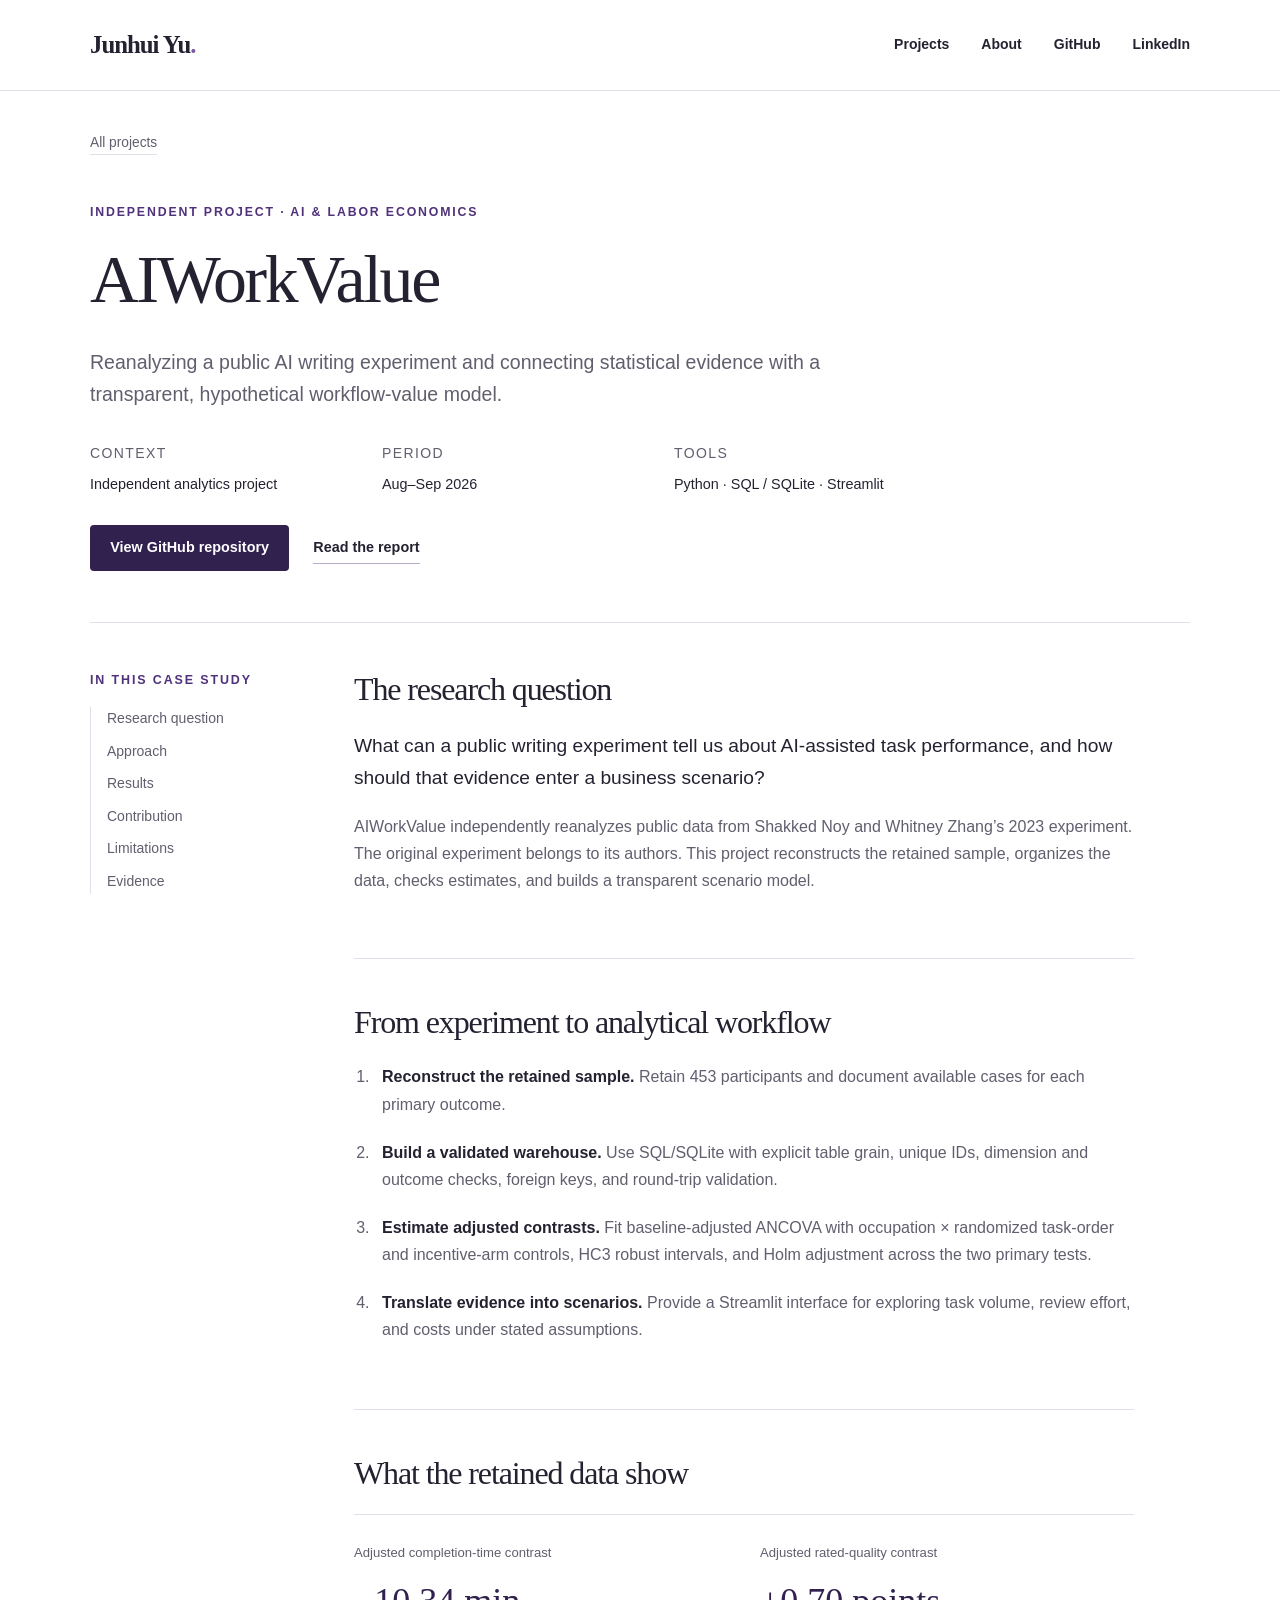
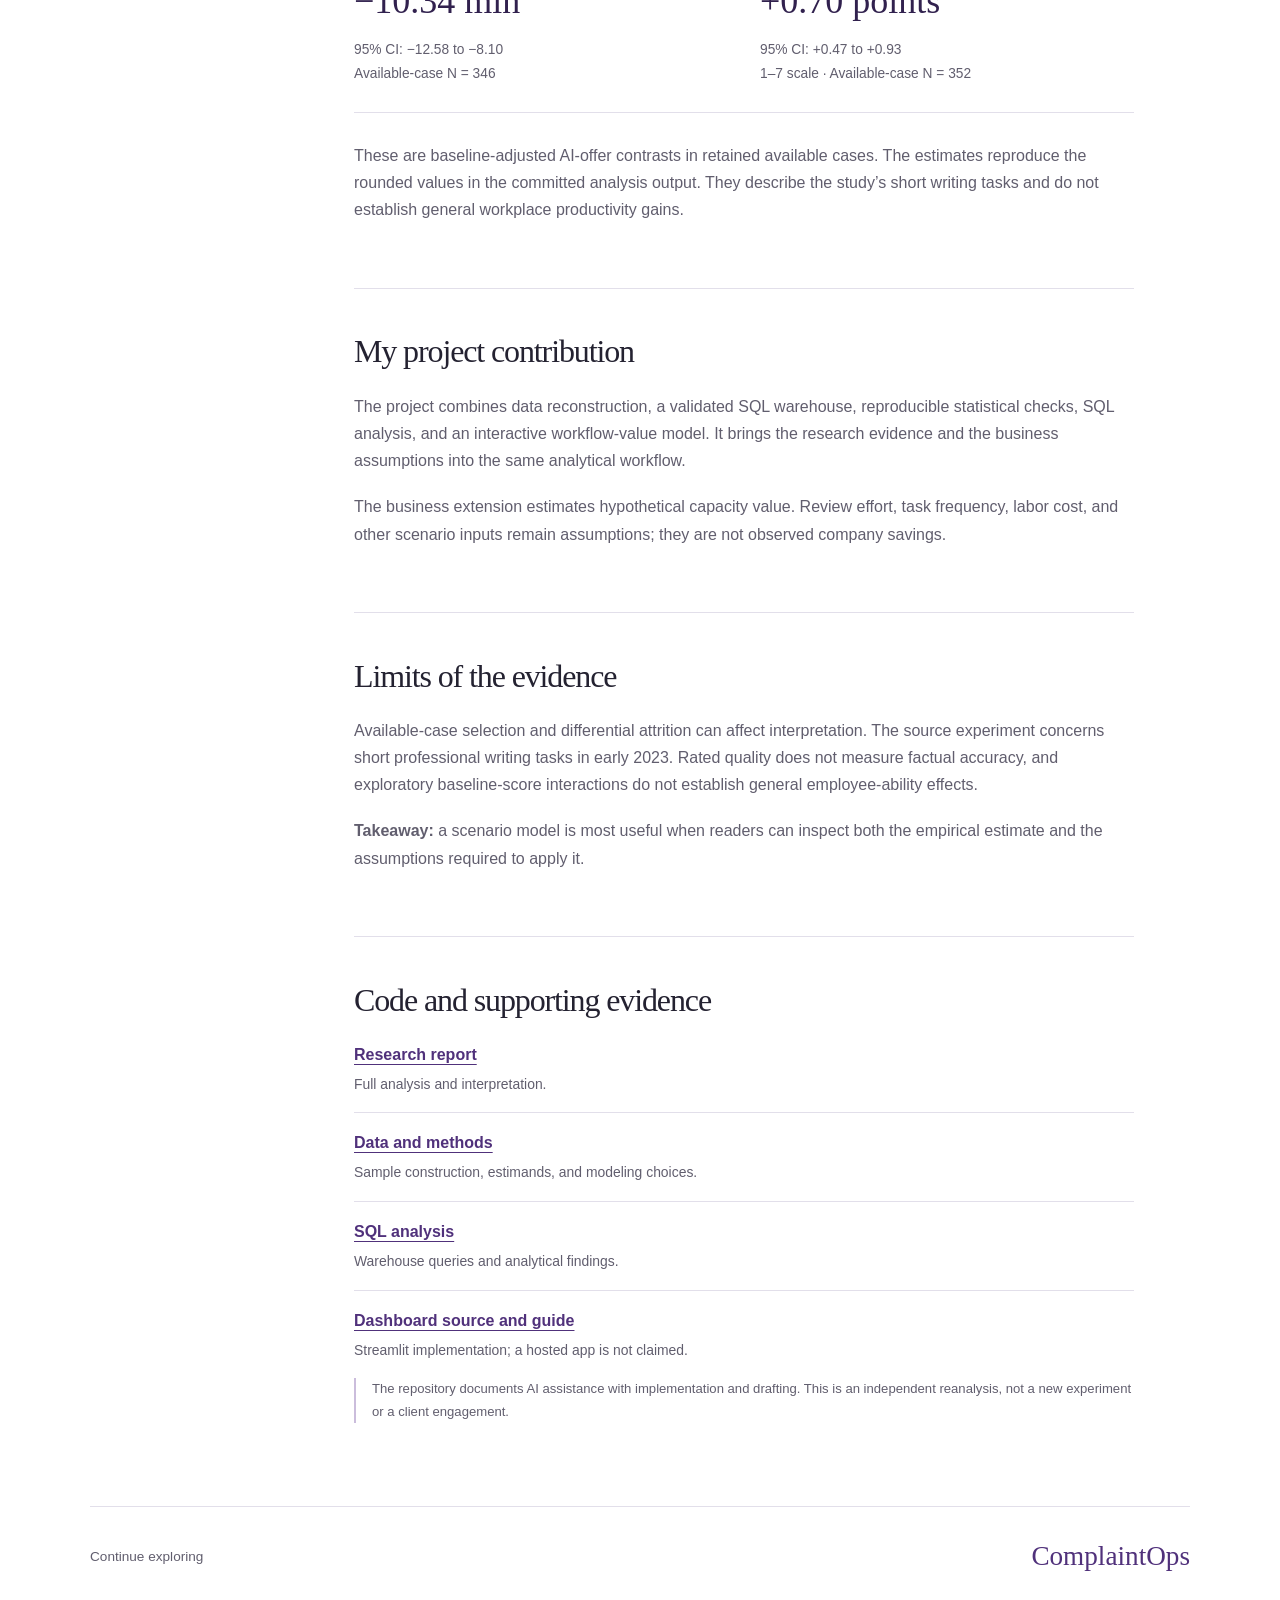
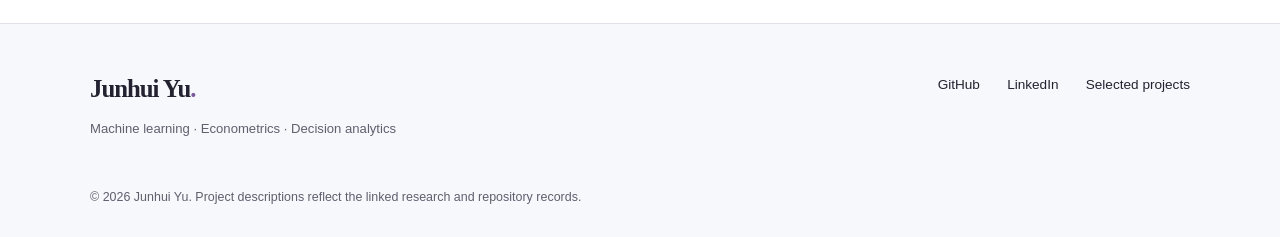
==== aiworkvalue.html @ fb5f219f "Publish Junhui Yu research and data science portfolio" ====
<!doctype html><html lang="en"><head><meta charset="utf-8"><meta name="viewport" content="width=device-width, initial-scale=1"><meta name="color-scheme" content="light"><meta name="description" content="Reanalyzing a public AI writing experiment and connecting statistical evidence with a transparent, hypothetical workflow-value model."><meta property="og:title" content="AIWorkValue | Junhui Yu"><meta property="og:description" content="Reanalyzing a public AI writing experiment and connecting statistical evidence with a transparent, hypothetical workflow-value model."><meta property="og:type" content="website"><meta name="theme-color" content="#31214e"><title>AIWorkValue | Junhui Yu</title><link rel="icon" href="favicon.svg" type="image/svg+xml"><link rel="stylesheet" href="styles.css"></head><body><a class="skip-link" href="#main">Skip to content</a><header class="site-header"><div class="shell header-inner"><a class="wordmark" href="index.html" aria-label="Junhui Yu home">Junhui Yu<span class="wordmark-dot">.</span></a><nav aria-label="Main navigation"><a href="index.html#projects">Projects</a><a href="index.html#about">About</a><a href="https://github.com/Simon-Yu-analytics" class="" target="_blank" rel="noopener noreferrer">GitHub<span class="sr-only"> (opens in a new tab)</span></a><a href="https://www.linkedin.com/in/simon-yu-014729362/" class="" target="_blank" rel="noopener noreferrer">LinkedIn<span class="sr-only"> (opens in a new tab)</span></a></nav></div></header><main id="main"><div class="shell"><a class="back-link" href="index.html#projects">All projects</a><section class="study-hero"><p class="eyebrow">Independent project · AI & labor economics</p><h1>AIWorkValue</h1><p class="study-summary">Reanalyzing a public AI writing experiment and connecting statistical evidence with a transparent, hypothetical workflow-value model.</p><dl class="project-meta"><div><dt>Context</dt><dd>Independent analytics project</dd></div><div><dt>Period</dt><dd>Aug–Sep 2026</dd></div><div><dt>Tools</dt><dd>Python · SQL / SQLite · Streamlit</dd></div></dl><div class="actions"><a href="https://github.com/Simon-Yu-analytics/AIWorkValue" class="button primary" target="_blank" rel="noopener noreferrer">View GitHub repository<span class="sr-only"> (opens in a new tab)</span></a><a href="https://github.com/Simon-Yu-analytics/AIWorkValue/blob/main/reports/AIWorkValue_Research_Report.pdf" class="text-link" target="_blank" rel="noopener noreferrer">Read the report<span class="sr-only"> (opens in a new tab)</span></a></div></section><div class="study-layout"><aside class="study-sidebar"><p class="eyebrow">In this case study</p><nav aria-label="Case study sections"><a href="#question">Research question</a><a href="#approach">Approach</a><a href="#results">Results</a><a href="#contribution">Contribution</a><a href="#limits">Limitations</a><a href="#evidence">Evidence</a></nav></aside><article class="study-content"><section class="study-section" id="question"><h2>The research question</h2><p class="lead">What can a public writing experiment tell us about AI-assisted task performance, and how should that evidence enter a business scenario?</p><p>AIWorkValue independently reanalyzes public data from Shakked Noy and Whitney Zhang’s 2023 experiment. The original experiment belongs to its authors. This project reconstructs the retained sample, organizes the data, checks estimates, and builds a transparent scenario model.</p></section><section class="study-section" id="approach"><h2>From experiment to analytical workflow</h2><ol class="method-list"><li><strong>Reconstruct the retained sample.</strong> Retain 453 participants and document available cases for each primary outcome.</li><li><strong>Build a validated warehouse.</strong> Use SQL/SQLite with explicit table grain, unique IDs, dimension and outcome checks, foreign keys, and round-trip validation.</li><li><strong>Estimate adjusted contrasts.</strong> Fit baseline-adjusted ANCOVA with occupation × randomized task-order and incentive-arm controls, HC3 robust intervals, and Holm adjustment across the two primary tests.</li><li><strong>Translate evidence into scenarios.</strong> Provide a Streamlit interface for exploring task volume, review effort, and costs under stated assumptions.</li></ol></section><section class="study-section" id="results"><h2>What the retained data show</h2><div class="result-pair"><div><span>Adjusted completion-time contrast</span><strong>−10.34 min</strong><p>95% CI: −12.58 to −8.10<br>Available-case N = 346</p></div><div><span>Adjusted rated-quality contrast</span><strong>+0.70 points</strong><p>95% CI: +0.47 to +0.93<br>1–7 scale · Available-case N = 352</p></div></div><p>These are baseline-adjusted AI-offer contrasts in retained available cases. The estimates reproduce the rounded values in the committed analysis output. They describe the study’s short writing tasks and do not establish general workplace productivity gains.</p></section><section class="study-section" id="contribution"><h2>My project contribution</h2><p>The project combines data reconstruction, a validated SQL warehouse, reproducible statistical checks, SQL analysis, and an interactive workflow-value model. It brings the research evidence and the business assumptions into the same analytical workflow.</p><p>The business extension estimates hypothetical capacity value. Review effort, task frequency, labor cost, and other scenario inputs remain assumptions; they are not observed company savings.</p></section><section class="study-section" id="limits"><h2>Limits of the evidence</h2><p>Available-case selection and differential attrition can affect interpretation. The source experiment concerns short professional writing tasks in early 2023. Rated quality does not measure factual accuracy, and exploratory baseline-score interactions do not establish general employee-ability effects.</p><p><strong>Takeaway:</strong> a scenario model is most useful when readers can inspect both the empirical estimate and the assumptions required to apply it.</p></section><section class="study-section" id="evidence"><h2>Code and supporting evidence</h2><ul class="resource-list"><li><a href="https://github.com/Simon-Yu-analytics/AIWorkValue/blob/main/reports/AIWorkValue_Research_Report.pdf" class="" target="_blank" rel="noopener noreferrer">Research report<span class="sr-only"> (opens in a new tab)</span></a><span>Full analysis and interpretation.</span></li><li><a href="https://github.com/Simon-Yu-analytics/AIWorkValue/blob/main/docs/DATA_AND_METHODS.md" class="" target="_blank" rel="noopener noreferrer">Data and methods<span class="sr-only"> (opens in a new tab)</span></a><span>Sample construction, estimands, and modeling choices.</span></li><li><a href="https://github.com/Simon-Yu-analytics/AIWorkValue/blob/main/reports/SQL_Analysis.md" class="" target="_blank" rel="noopener noreferrer">SQL analysis<span class="sr-only"> (opens in a new tab)</span></a><span>Warehouse queries and analytical findings.</span></li><li><a href="https://github.com/Simon-Yu-analytics/AIWorkValue/tree/main/dashboard" class="" target="_blank" rel="noopener noreferrer">Dashboard source and guide<span class="sr-only"> (opens in a new tab)</span></a><span>Streamlit implementation; a hosted app is not claimed.</span></li></ul><p class="source-note">The repository documents AI assistance with implementation and drafting. This is an independent reanalysis, not a new experiment or a client engagement.</p></section></article></div><div class="next-project"><span>Continue exploring</span><a href="complaintops.html">ComplaintOps</a></div></div></main><footer class="site-footer"><div class="shell footer-inner"><div><a class="wordmark" href="index.html">Junhui Yu<span class="wordmark-dot">.</span></a><p>Machine learning · Econometrics · Decision analytics</p></div><div class="footer-links"><a href="https://github.com/Simon-Yu-analytics" class="" target="_blank" rel="noopener noreferrer">GitHub<span class="sr-only"> (opens in a new tab)</span></a><a href="https://www.linkedin.com/in/simon-yu-014729362/" class="" target="_blank" rel="noopener noreferrer">LinkedIn<span class="sr-only"> (opens in a new tab)</span></a><a href="index.html#projects">Selected projects</a></div></div><div class="shell footer-note">© 2026 Junhui Yu. Project descriptions reflect the linked research and repository records.</div></footer></body></html>
---- styles.css ----
:root{--ink:#242231;--muted:#615e6e;--accent:#50317b;--accent-dark:#31214e;--pale:#f2eef8;--line:#e2dfea;--paper:#fff;--soft:#f7f8fb;--serif:Georgia,'Times New Roman',serif;--sans:-apple-system,BlinkMacSystemFont,'Segoe UI',Arial,sans-serif}*{box-sizing:border-box}html{scroll-behavior:smooth;scroll-padding-top:7rem}body{margin:0;background:var(--paper);color:var(--ink);font-family:var(--sans);font-size:1rem;line-height:1.7;-webkit-font-smoothing:antialiased}a{color:inherit;text-decoration:none}a:hover{color:var(--accent)}a:focus-visible{outline:3px solid #8c6ab5;outline-offset:5px;border-radius:2px}p{margin:0 0 1.2rem}h1,h2,h3{margin:0;font-weight:400;line-height:1.15}h1,h2{font-family:var(--serif);letter-spacing:-.035em}h3{letter-spacing:-.025em}strong{font-weight:650}::selection{background:#e4d9f5}.shell{max-width:1180px;margin:0 auto;padding-left:2.5rem;padding-right:2.5rem}.sr-only{position:absolute;width:1px;height:1px;padding:0;margin:-1px;overflow:hidden;clip:rect(0,0,0,0);white-space:nowrap;border:0}.skip-link{position:fixed;left:1rem;top:-5rem;z-index:100;padding:.65rem 1rem;background:var(--accent-dark);color:white}.skip-link:focus{top:1rem}.site-header{border-bottom:1px solid var(--line);background:rgba(255,255,255,.97);position:sticky;top:0;z-index:10}.header-inner{min-height:90px;display:flex;align-items:center;justify-content:space-between;gap:2rem}.wordmark{font-family:var(--serif);font-size:1.55rem;font-weight:700;letter-spacing:-.04em;white-space:nowrap}.wordmark-dot{color:#795a9d}.header-inner nav{display:flex;align-items:center;gap:2rem;font-size:.9rem;font-weight:550}.header-inner nav a:hover{text-decoration:underline;text-underline-offset:6px}.hero{display:grid;grid-template-columns:1.35fr 1fr;gap:6rem;padding-top:6.7rem;padding-bottom:6.8rem;align-items:center}.eyebrow{font-size:.77rem;letter-spacing:.15em;line-height:1.6;text-transform:uppercase;font-weight:650;color:var(--accent);margin-bottom:1.1rem}.hero h1{font-size:clamp(3.8rem,6.7vw,5.4rem);margin-bottom:1.25rem}.hero-statement{font-family:var(--serif);font-size:1.85rem;line-height:1.35;letter-spacing:-.025em;margin-bottom:1.3rem}.hero-description{max-width:440px;color:var(--muted);font-size:1.05rem}.actions{display:flex;align-items:center;gap:1.5rem;flex-wrap:wrap;margin-top:1.8rem}.button{display:inline-flex;align-items:center;justify-content:center;min-height:46px;padding:.7rem 1.2rem;font-size:.9rem;font-weight:600;border:1px solid transparent;border-radius:4px;line-height:1.5;transition:background .15s}.button.primary{background:var(--accent-dark);color:white}.button.primary:hover{background:#523574}.text-link{font-size:.9rem;font-weight:600;border-bottom:1px solid #b9accb;padding:.2rem 0}.hero-index{border-top:2px solid var(--accent-dark);padding-top:1.1rem}.index-heading{display:flex;justify-content:space-between;gap:1rem;color:var(--muted);font-size:.77rem;text-transform:uppercase;letter-spacing:.1em;padding-bottom:.6rem}.hero-index>a{display:block;border-bottom:1px solid var(--line);padding:1.25rem 0}.hero-index>a span{display:block;text-transform:uppercase;font-size:.71rem;letter-spacing:.12em;color:var(--accent);margin-bottom:.25rem}.hero-index>a strong{display:block;font-family:var(--serif);font-size:1.35rem;font-weight:400;line-height:1.4}.hero-index>a small{font-size:.86rem;color:var(--muted)}.projects-section{background:var(--soft);padding:5rem 0 5.5rem;border-top:1px solid #eeedf3;border-bottom:1px solid #eeedf3}.section-heading{display:flex;justify-content:space-between;gap:3rem;align-items:flex-end;margin-bottom:2.5rem}.section-heading h2,.about-section h2{font-size:2.65rem;line-height:1.18}.section-heading>p{font-size:.94rem;color:var(--muted);margin-bottom:.2rem}.featured-project{display:grid;grid-template-columns:1fr 1fr;background:white;border:1px solid var(--line);border-radius:7px;overflow:hidden;margin-bottom:1.8rem}.featured-copy{padding:2.7rem}.featured-copy h3{font-family:var(--serif);font-size:2.85rem;line-height:1.1;margin-bottom:1.4rem}.featured-copy>p:not(.eyebrow){font-size:1rem;color:var(--muted)}.featured-copy .actions{gap:1.2rem}.tags{display:flex;flex-wrap:wrap;gap:.4rem;margin-top:1.2rem}.tags span{font-size:.76rem;line-height:1.5;color:var(--muted);border:1px solid var(--line);padding:.22rem .55rem;border-radius:3px}.featured-evidence{background:var(--accent-dark);color:white;padding:2.7rem;display:flex;flex-direction:column;justify-content:center}.evidence-label{font-size:.75rem;letter-spacing:.13em;text-transform:uppercase;color:#d1c3e3;margin-bottom:.4rem}.big-score{font-family:var(--serif);font-size:4.1rem;line-height:1.2;font-variant-numeric:tabular-nums;letter-spacing:-.035em}.score-change{color:#dfd5eb;font-size:.9rem;margin-top:.45rem;margin-bottom:2rem}.score-change strong{color:white}.score-chart{width:100%;margin:1rem 0 1.2rem;font-variant-numeric:tabular-nums}.chart-top{display:flex;justify-content:space-between;gap:1rem;font-size:.75rem;line-height:1.5;color:var(--muted);margin-bottom:1rem}.bar-row{display:grid;grid-template-columns:1.6rem minmax(0,1fr) 4.2rem;align-items:center;gap:.65rem;font-size:.85rem;margin:.85rem 0}.bar-track{background:#eeebf3;overflow:hidden;height:12px;border-radius:2px}.bar{height:100%;background:#bfb3d1;border-radius:2px}.bar-row strong{font-weight:500;text-align:right}.bar-row.best .bar{background:#6d4996}.bar-row.best strong{font-weight:750}.chart-axis{display:flex;justify-content:space-between;font-size:.7rem;color:var(--muted);margin:0 4.85rem 0 2.25rem;border-top:1px solid var(--line);padding-top:.3rem}.featured-evidence .chart-top,.featured-evidence .chart-axis{color:#d3c7e3}.featured-evidence .bar-track{background:#4c3866}.featured-evidence .bar{background:#8d77a9}.featured-evidence .best .bar{background:#e4d8f7}.featured-evidence .chart-axis{border-color:#6b557e}.chart-note{font-size:.76rem;color:#d3c7e3;line-height:1.6;margin:0;max-width:320px}.project-grid{display:grid;grid-template-columns:repeat(3,minmax(0,1fr));gap:1.4rem}.project-card{background:white;border:1px solid var(--line);border-radius:6px;padding:1.9rem;display:flex;flex-direction:column}.card-category{font-size:.71rem;line-height:1.6;text-transform:uppercase;letter-spacing:.09em;color:var(--accent);margin-bottom:1.2rem}.project-card h3{font-family:var(--serif);font-size:1.75rem;line-height:1.18;min-height:4.15rem;margin-bottom:1rem}.project-card>p{font-size:.92rem;color:var(--muted);line-height:1.75;margin-bottom:1.5rem}.card-evidence{border-top:1px solid var(--line);padding-top:1.1rem;margin-top:auto}.card-evidence strong{font-size:.98rem;display:block}.card-evidence span{font-size:.78rem;color:var(--muted);line-height:1.5;display:block;margin-top:.3rem}.project-card .tags{margin-top:1rem}.case-link{font-size:.88rem;font-weight:650;border-top:1px solid var(--line);margin-top:1.6rem;padding-top:1.15rem}.case-link:hover{text-decoration:underline;text-underline-offset:4px}.about-section{display:grid;grid-template-columns:1fr 1.6fr;gap:6rem;padding-top:5.5rem;padding-bottom:6rem}.about-copy{color:var(--muted)}.lead{font-size:1.2rem;line-height:1.65;color:var(--ink)}.skills{display:grid;grid-template-columns:1fr 1fr;gap:2rem;margin-top:2rem;border-top:1px solid var(--line);padding-top:1.7rem}.skills h3{font-size:.95rem;font-weight:650;letter-spacing:0;color:var(--ink);margin-bottom:.65rem}.skills p{font-size:.89rem;margin-bottom:0}.site-footer{background:var(--soft);border-top:1px solid var(--line);padding:2.8rem 0 1.8rem}.footer-inner{display:flex;justify-content:space-between;gap:2rem}.footer-inner p{font-size:.82rem;color:var(--muted);margin-top:.5rem}.footer-links{display:flex;gap:1.7rem;align-items:flex-start;font-size:.85rem;padding-top:.3rem}.footer-links a:hover{text-decoration:underline}.footer-note{font-size:.73rem;color:var(--muted);margin-top:1.7rem}.back-link{display:inline-block;font-size:.86rem;color:var(--muted);border-bottom:1px solid var(--line);margin-top:2.5rem}.study-hero{padding:3rem 0 3.2rem;border-bottom:1px solid var(--line)}.study-hero h1{font-size:clamp(2.8rem,5.3vw,4.3rem);max-width:920px}.study-summary{font-size:1.22rem;color:var(--muted);max-width:800px;margin-top:1.7rem;margin-bottom:2rem;line-height:1.65}.project-meta{display:grid;grid-template-columns:1fr 1fr 1.6fr;gap:2rem;max-width:1000px;margin:0;padding:0}.project-meta dt{font-size:.71rem;letter-spacing:.1em;text-transform:uppercase;color:var(--muted);margin-bottom:.35rem}.project-meta dd{margin:0;font-size:.9rem}.study-layout{display:grid;grid-template-columns:200px minmax(0,1fr);gap:4rem;padding-top:3rem;padding-bottom:4rem}.study-sidebar{align-self:start;position:sticky;top:125px}.study-sidebar .eyebrow{font-size:.68rem;margin-bottom:1rem}.study-sidebar nav{display:flex;flex-direction:column;gap:.55rem;border-left:1px solid var(--line);padding-left:1rem;font-size:.85rem;color:var(--muted)}.study-sidebar a:hover{color:var(--accent);text-decoration:underline}.study-content{min-width:0;max-width:780px}.study-section{padding-bottom:2.8rem;margin-bottom:2.8rem;border-bottom:1px solid var(--line);scroll-margin-top:7rem}.study-section:last-child{border-bottom:0;margin-bottom:0;padding-bottom:0}.study-section h2{font-family:var(--serif);font-size:2rem;margin-bottom:1.4rem}.study-section p{color:var(--muted)}.study-section p.lead{color:var(--ink)}.stat-grid{display:grid;grid-template-columns:repeat(3,minmax(0,1fr));gap:1.5rem;margin:1.7rem 0 2rem;padding:1.5rem 0;border-top:1px solid var(--line);border-bottom:1px solid var(--line)}.stat-grid.two{grid-template-columns:repeat(2,minmax(0,1fr))}.stat-grid strong{display:block;font-family:var(--serif);font-size:1.9rem;font-weight:400;color:var(--accent-dark);line-height:1.3}.stat-grid span{display:block;font-size:.79rem;line-height:1.5;color:var(--muted);margin-top:.4rem}.method-list{padding-left:1.25rem;color:var(--muted)}.method-list li{padding-left:.5rem;margin-bottom:1.3rem}.method-list strong{color:var(--ink)}.source-note{font-size:.82rem;line-height:1.7;border-left:2px solid #cbbddc;padding-left:1rem}.resource-list{list-style:none;padding:0;margin:0}.resource-list li{padding:1rem 0;border-bottom:1px solid var(--line)}.resource-list li:first-child{padding-top:0}.resource-list li:last-child{border-bottom:0}.resource-list a{font-weight:600;color:var(--accent);text-decoration:underline;text-underline-offset:4px}.resource-list span{display:block;color:var(--muted);font-size:.87rem;margin-top:.3rem}.result-pair{display:grid;grid-template-columns:1fr 1fr;gap:2rem;padding:1.7rem 0;margin:1rem 0 1.8rem;border-top:1px solid var(--line);border-bottom:1px solid var(--line)}.result-pair span{font-size:.82rem;color:var(--muted);display:block}.result-pair strong{font-family:var(--serif);font-size:2.25rem;display:block;color:var(--accent-dark);font-weight:400;margin:.4rem 0}.result-pair p{font-size:.86rem;margin-bottom:0}.workflow{display:grid;grid-template-columns:repeat(4,minmax(0,1fr));gap:1px;background:var(--line);border:1px solid var(--line);border-radius:4px;overflow:hidden;margin:1.5rem 0 2rem}.workflow span{padding:1rem .7rem;background:var(--pale);font-size:.78rem;font-weight:600;text-align:center;line-height:1.5;color:var(--accent-dark)}.record-list{margin:0}.record-list div{display:grid;grid-template-columns:140px 1fr;gap:1.5rem;border-bottom:1px solid var(--line);padding:.8rem 0;font-size:.9rem}.record-list dt{color:var(--muted)}.record-list dd{margin:0}.next-project{padding:2rem 0 3rem;border-top:1px solid var(--line);display:flex;align-items:center;justify-content:space-between;gap:2rem}.next-project span{color:var(--muted);font-size:.85rem}.next-project>a{font-family:var(--serif);font-size:1.7rem;line-height:1.3;color:var(--accent)}
@media(min-width:1450px){.hero{padding-top:7.5rem;padding-bottom:7.5rem}}@media(max-width:1000px){.hero{gap:3rem}.hero-statement{font-size:1.6rem}.featured-copy,.featured-evidence{padding:2rem}.project-card{padding:1.4rem}.project-grid{gap:1rem}.project-card h3{font-size:1.5rem}.about-section{gap:3rem}.study-layout{gap:2.5rem;grid-template-columns:160px minmax(0,1fr)}.section-heading h2,.about-section h2{font-size:2.3rem}.section-heading>p{max-width:250px}.desktop-break{display:none}}
@media(max-width:760px){html{scroll-padding-top:8rem}.shell{padding-left:1.4rem;padding-right:1.4rem}.header-inner{min-height:95px;gap:.7rem;flex-wrap:wrap;justify-content:flex-start;padding-top:.85rem;padding-bottom:.85rem}.wordmark{font-size:1.4rem}.header-inner nav{margin-left:auto;gap:1rem;font-size:.8rem}.hero{grid-template-columns:1fr;gap:3rem;padding-top:3.5rem;padding-bottom:3.5rem}.hero h1{font-size:4.1rem}.hero-statement{font-size:1.7rem;max-width:400px}.hero-description{font-size:1rem}.hero-index{max-width:none}.hero-index>a{padding:.9rem 0}.hero-index>a strong{font-size:1.2rem}.hero-index>a small{font-size:.82rem}.projects-section{padding:3.3rem 0}.section-heading{display:block;margin-bottom:2rem}.section-heading>p{max-width:none;margin-top:1.2rem}.section-heading h2,.about-section h2{font-size:2.2rem}.featured-project{grid-template-columns:1fr}.featured-copy{padding:1.8rem}.featured-copy h3{font-size:2.5rem}.featured-evidence{padding:1.8rem}.big-score{font-size:3.6rem}.featured-evidence .score-chart{max-width:480px}.project-grid{grid-template-columns:1fr}.project-card{padding:1.8rem}.project-card h3{font-size:1.8rem;min-height:0}.project-card>p{font-size:1rem}.card-category{font-size:.75rem}.card-evidence span{font-size:.82rem}.case-link{font-size:.95rem}.about-section{grid-template-columns:1fr;gap:1.8rem;padding-top:3.5rem;padding-bottom:3.8rem}.about-section h2 br{display:none}.skills{gap:1.5rem}.footer-inner{flex-direction:column;gap:1rem}.footer-links{flex-wrap:wrap;gap:1.3rem}.footer-note{margin-top:2rem}.study-hero{padding:2rem 0 2.5rem}.study-hero h1{font-size:2.9rem}.study-summary{font-size:1.1rem}.project-meta{grid-template-columns:1fr 1fr;gap:1.1rem 1.5rem}.project-meta>div:last-child{grid-column:1/-1}.study-layout{display:block;padding-top:2rem;padding-bottom:2.5rem}.study-sidebar{position:static;border-bottom:1px solid var(--line);padding-bottom:1.5rem;margin-bottom:2.2rem}.study-sidebar nav{flex-direction:row;flex-wrap:wrap;gap:.6rem 1.1rem;border:0;padding:0;font-size:.85rem}.study-section{margin-bottom:2.2rem;padding-bottom:2.2rem}.study-section h2{font-size:1.9rem}.study-section{scroll-margin-top:8rem}.stat-grid{gap:1rem}.stat-grid strong{font-size:1.5rem}.stat-grid span{font-size:.77rem}.result-pair{gap:1.5rem}.result-pair strong{font-size:1.9rem}.workflow{grid-template-columns:1fr 1fr}.next-project{display:block}.next-project span{display:block;margin-bottom:.6rem}.next-project>a{font-size:1.55rem}.back-link{margin-top:1.7rem}}
@media(max-width:420px){.header-inner{display:block}.header-inner nav{margin-top:.6rem;justify-content:space-between;gap:.5rem}.hero h1{font-size:3.6rem}.actions{gap:1rem}.button{padding:.65rem 1rem}.featured-copy,.featured-evidence,.project-card{padding:1.4rem}.section-heading h2{font-size:2rem}.skills,.result-pair{grid-template-columns:1fr}.stat-grid{gap:.65rem}.stat-grid strong{font-size:1.35rem}.stat-grid span{font-size:.75rem}.study-hero h1{font-size:2.55rem}.chart-top{font-size:.7rem;gap:.5rem}.record-list div{grid-template-columns:105px 1fr;gap:1rem}.bar-row{grid-template-columns:1.4rem minmax(0,1fr) 4rem;gap:.5rem}.chart-axis{margin-left:1.9rem;margin-right:4.5rem}}
@media(prefers-reduced-motion:reduce){html{scroll-behavior:auto}*{transition:none!important}}@media print{.site-header,.site-footer,.study-sidebar,.actions,.next-project,.back-link{display:none}.shell{max-width:none;padding:0}.study-layout{display:block}.study-hero{padding:1rem 0}.study-content{max-width:none}a{color:inherit}.study-section{break-inside:avoid}.hero{padding:1rem 0}.project-grid{grid-template-columns:1fr}.featured-project{break-inside:avoid}.projects-section{background:white}.featured-evidence{background:#f2eef8;color:#242231}.featured-evidence .chart-note,.featured-evidence .chart-top,.featured-evidence .chart-axis{color:#615e6e}}

/* Readable labels and narrow-screen statistics. */
.header-inner nav,.study-sidebar nav,.index-heading,.hero-index>a span,.card-category,.project-meta dt{font-size:.875rem}.project-card>p,.skills p{font-size:1rem}.study-sidebar .eyebrow,.footer-note,.chart-axis,.chart-top{font-size:.78rem}.tags span,.evidence-label,.card-evidence span,.stat-grid span,.chart-note{font-size:.875rem}.bar-row{font-size:.9rem}@media(max-width:420px){.header-inner nav{font-size:.875rem}.stat-grid{grid-template-columns:1fr;gap:1.2rem}.stat-grid.two{grid-template-columns:1fr 1fr}.stat-grid strong{font-size:1.65rem}.stat-grid span{font-size:.875rem}.card-category{font-size:.875rem}.chart-top{font-size:.75rem}.header-inner{min-height:104px}.study-section{scroll-margin-top:8rem}}
.study-section{scroll-margin-top:1rem}
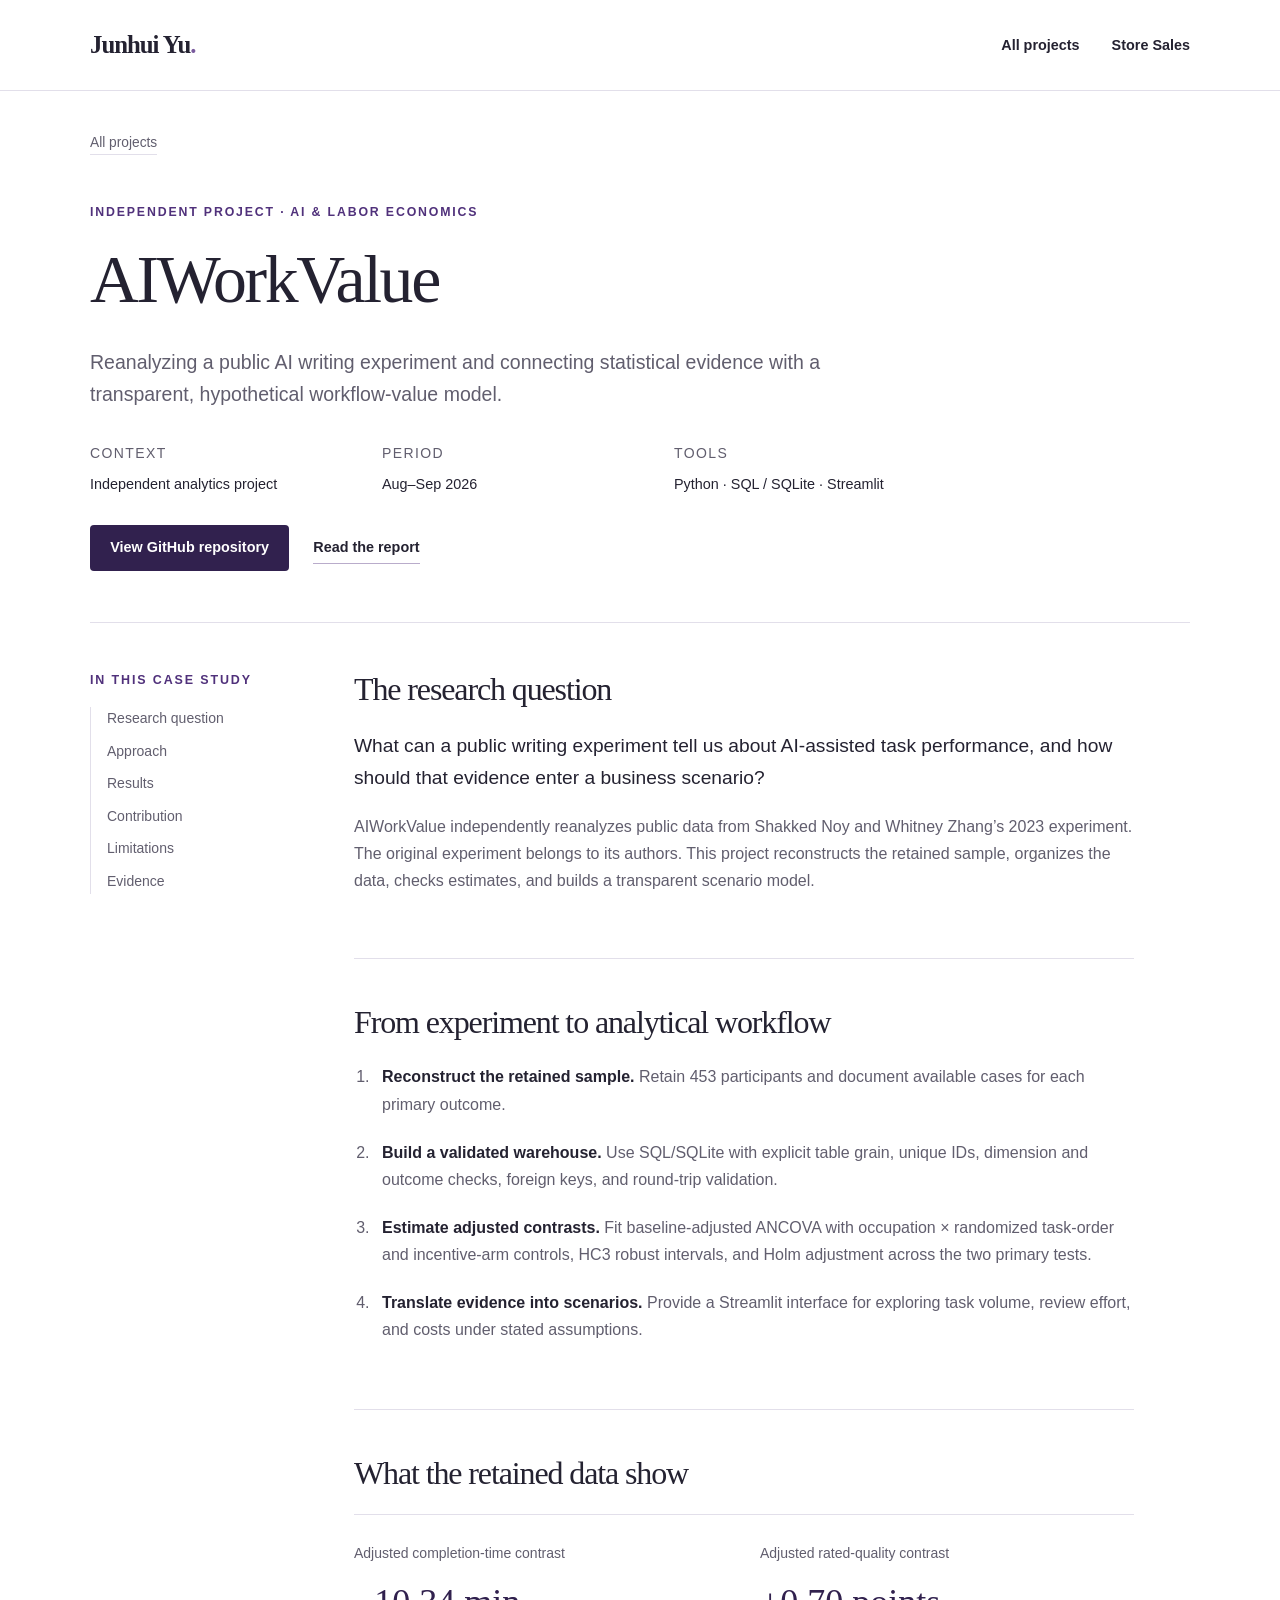
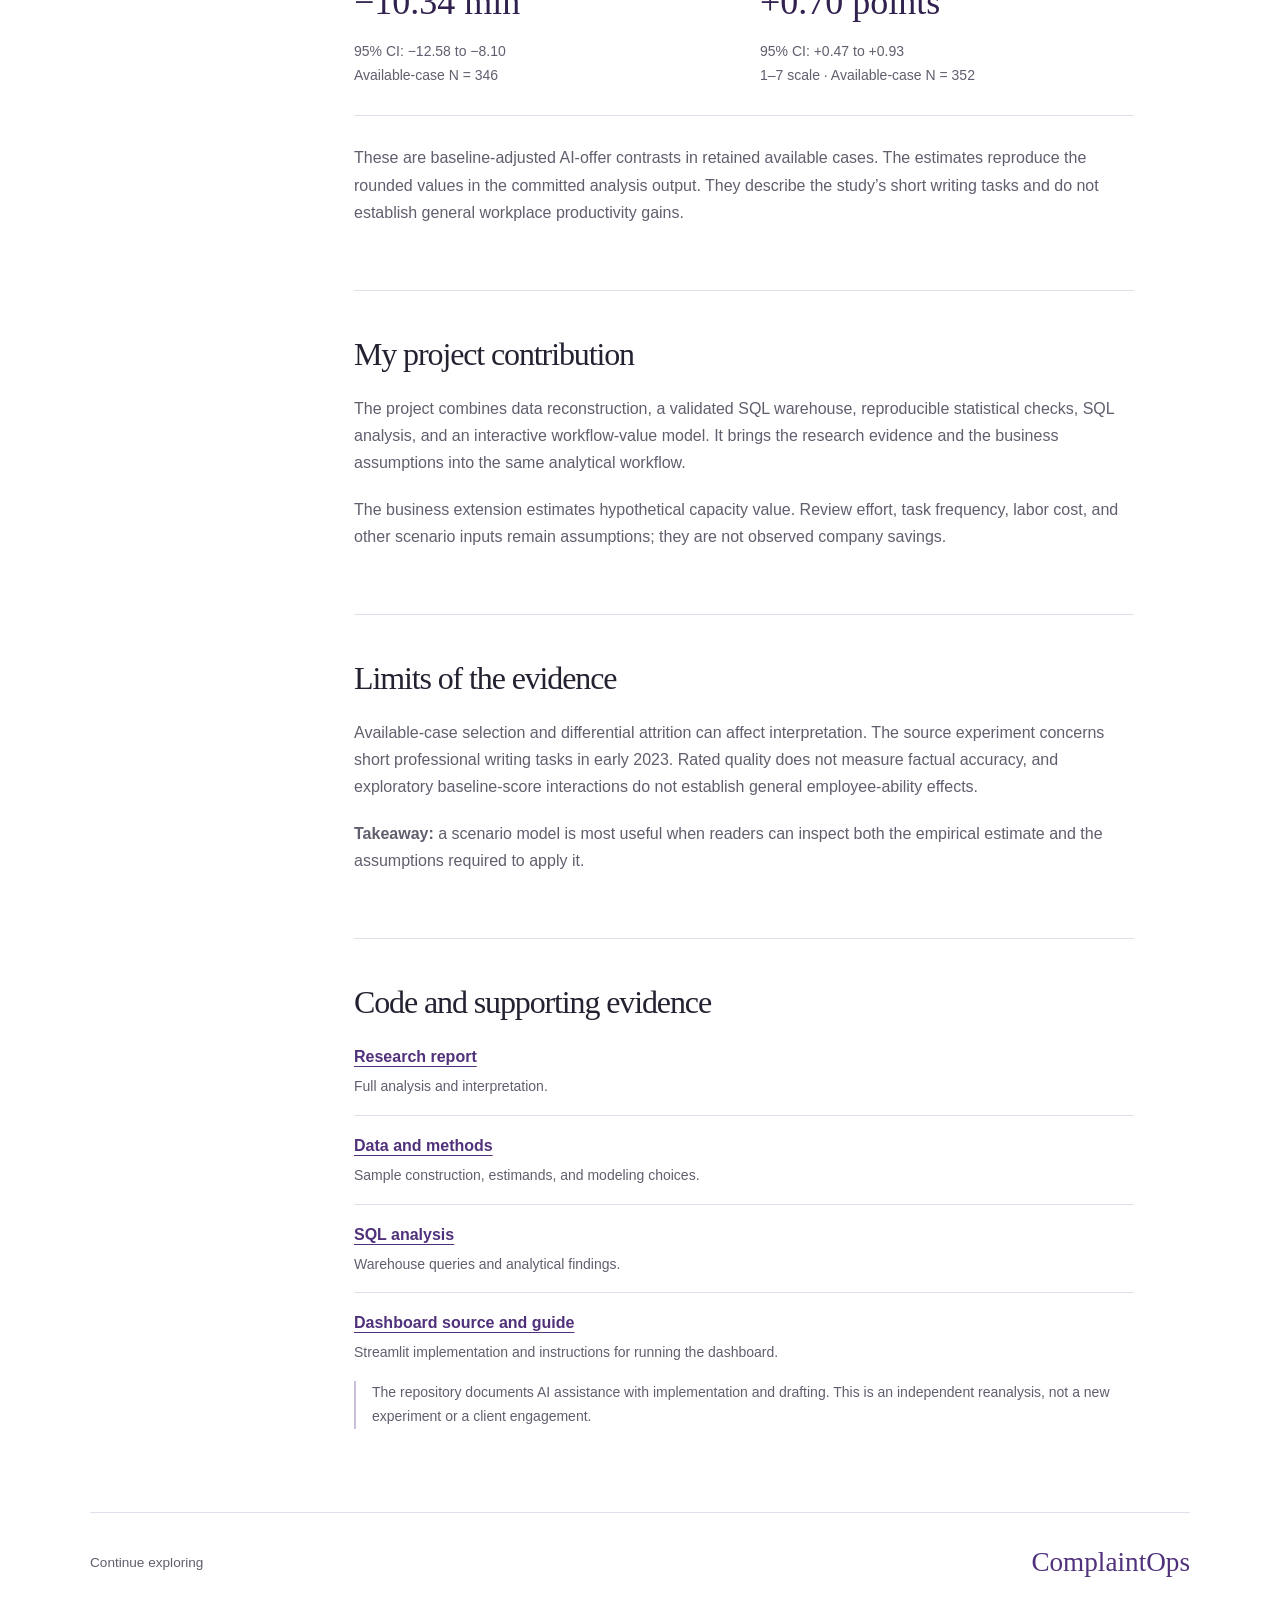
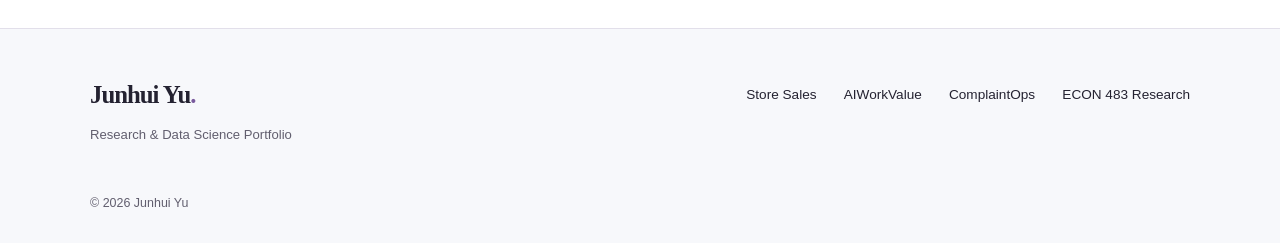
==== commit e4d36fc6: "Focus portfolio on project work and refine presentation" ====
--- a/aiworkvalue.html
+++ b/aiworkvalue.html
@@ -1 +1 @@
-<!doctype html><html lang="en"><head><meta charset="utf-8"><meta name="viewport" content="width=device-width, initial-scale=1"><meta name="color-scheme" content="light"><meta name="description" content="Reanalyzing a public AI writing experiment and connecting statistical evidence with a transparent, hypothetical workflow-value model."><meta property="og:title" content="AIWorkValue | Junhui Yu"><meta property="og:description" content="Reanalyzing a public AI writing experiment and connecting statistical evidence with a transparent, hypothetical workflow-value model."><meta property="og:type" content="website"><meta name="theme-color" content="#31214e"><title>AIWorkValue | Junhui Yu</title><link rel="icon" href="favicon.svg" type="image/svg+xml"><link rel="stylesheet" href="styles.css"></head><body><a class="skip-link" href="#main">Skip to content</a><header class="site-header"><div class="shell header-inner"><a class="wordmark" href="index.html" aria-label="Junhui Yu home">Junhui Yu<span class="wordmark-dot">.</span></a><nav aria-label="Main navigation"><a href="index.html#projects">Projects</a><a href="index.html#about">About</a><a href="https://github.com/Simon-Yu-analytics" class="" target="_blank" rel="noopener noreferrer">GitHub<span class="sr-only"> (opens in a new tab)</span></a><a href="https://www.linkedin.com/in/simon-yu-014729362/" class="" target="_blank" rel="noopener noreferrer">LinkedIn<span class="sr-only"> (opens in a new tab)</span></a></nav></div></header><main id="main"><div class="shell"><a class="back-link" href="index.html#projects">All projects</a><section class="study-hero"><p class="eyebrow">Independent project · AI & labor economics</p><h1>AIWorkValue</h1><p class="study-summary">Reanalyzing a public AI writing experiment and connecting statistical evidence with a transparent, hypothetical workflow-value model.</p><dl class="project-meta"><div><dt>Context</dt><dd>Independent analytics project</dd></div><div><dt>Period</dt><dd>Aug–Sep 2026</dd></div><div><dt>Tools</dt><dd>Python · SQL / SQLite · Streamlit</dd></div></dl><div class="actions"><a href="https://github.com/Simon-Yu-analytics/AIWorkValue" class="button primary" target="_blank" rel="noopener noreferrer">View GitHub repository<span class="sr-only"> (opens in a new tab)</span></a><a href="https://github.com/Simon-Yu-analytics/AIWorkValue/blob/main/reports/AIWorkValue_Research_Report.pdf" class="text-link" target="_blank" rel="noopener noreferrer">Read the report<span class="sr-only"> (opens in a new tab)</span></a></div></section><div class="study-layout"><aside class="study-sidebar"><p class="eyebrow">In this case study</p><nav aria-label="Case study sections"><a href="#question">Research question</a><a href="#approach">Approach</a><a href="#results">Results</a><a href="#contribution">Contribution</a><a href="#limits">Limitations</a><a href="#evidence">Evidence</a></nav></aside><article class="study-content"><section class="study-section" id="question"><h2>The research question</h2><p class="lead">What can a public writing experiment tell us about AI-assisted task performance, and how should that evidence enter a business scenario?</p><p>AIWorkValue independently reanalyzes public data from Shakked Noy and Whitney Zhang’s 2023 experiment. The original experiment belongs to its authors. This project reconstructs the retained sample, organizes the data, checks estimates, and builds a transparent scenario model.</p></section><section class="study-section" id="approach"><h2>From experiment to analytical workflow</h2><ol class="method-list"><li><strong>Reconstruct the retained sample.</strong> Retain 453 participants and document available cases for each primary outcome.</li><li><strong>Build a validated warehouse.</strong> Use SQL/SQLite with explicit table grain, unique IDs, dimension and outcome checks, foreign keys, and round-trip validation.</li><li><strong>Estimate adjusted contrasts.</strong> Fit baseline-adjusted ANCOVA with occupation × randomized task-order and incentive-arm controls, HC3 robust intervals, and Holm adjustment across the two primary tests.</li><li><strong>Translate evidence into scenarios.</strong> Provide a Streamlit interface for exploring task volume, review effort, and costs under stated assumptions.</li></ol></section><section class="study-section" id="results"><h2>What the retained data show</h2><div class="result-pair"><div><span>Adjusted completion-time contrast</span><strong>−10.34 min</strong><p>95% CI: −12.58 to −8.10<br>Available-case N = 346</p></div><div><span>Adjusted rated-quality contrast</span><strong>+0.70 points</strong><p>95% CI: +0.47 to +0.93<br>1–7 scale · Available-case N = 352</p></div></div><p>These are baseline-adjusted AI-offer contrasts in retained available cases. The estimates reproduce the rounded values in the committed analysis output. They describe the study’s short writing tasks and do not establish general workplace productivity gains.</p></section><section class="study-section" id="contribution"><h2>My project contribution</h2><p>The project combines data reconstruction, a validated SQL warehouse, reproducible statistical checks, SQL analysis, and an interactive workflow-value model. It brings the research evidence and the business assumptions into the same analytical workflow.</p><p>The business extension estimates hypothetical capacity value. Review effort, task frequency, labor cost, and other scenario inputs remain assumptions; they are not observed company savings.</p></section><section class="study-section" id="limits"><h2>Limits of the evidence</h2><p>Available-case selection and differential attrition can affect interpretation. The source experiment concerns short professional writing tasks in early 2023. Rated quality does not measure factual accuracy, and exploratory baseline-score interactions do not establish general employee-ability effects.</p><p><strong>Takeaway:</strong> a scenario model is most useful when readers can inspect both the empirical estimate and the assumptions required to apply it.</p></section><section class="study-section" id="evidence"><h2>Code and supporting evidence</h2><ul class="resource-list"><li><a href="https://github.com/Simon-Yu-analytics/AIWorkValue/blob/main/reports/AIWorkValue_Research_Report.pdf" class="" target="_blank" rel="noopener noreferrer">Research report<span class="sr-only"> (opens in a new tab)</span></a><span>Full analysis and interpretation.</span></li><li><a href="https://github.com/Simon-Yu-analytics/AIWorkValue/blob/main/docs/DATA_AND_METHODS.md" class="" target="_blank" rel="noopener noreferrer">Data and methods<span class="sr-only"> (opens in a new tab)</span></a><span>Sample construction, estimands, and modeling choices.</span></li><li><a href="https://github.com/Simon-Yu-analytics/AIWorkValue/blob/main/reports/SQL_Analysis.md" class="" target="_blank" rel="noopener noreferrer">SQL analysis<span class="sr-only"> (opens in a new tab)</span></a><span>Warehouse queries and analytical findings.</span></li><li><a href="https://github.com/Simon-Yu-analytics/AIWorkValue/tree/main/dashboard" class="" target="_blank" rel="noopener noreferrer">Dashboard source and guide<span class="sr-only"> (opens in a new tab)</span></a><span>Streamlit implementation; a hosted app is not claimed.</span></li></ul><p class="source-note">The repository documents AI assistance with implementation and drafting. This is an independent reanalysis, not a new experiment or a client engagement.</p></section></article></div><div class="next-project"><span>Continue exploring</span><a href="complaintops.html">ComplaintOps</a></div></div></main><footer class="site-footer"><div class="shell footer-inner"><div><a class="wordmark" href="index.html">Junhui Yu<span class="wordmark-dot">.</span></a><p>Machine learning · Econometrics · Decision analytics</p></div><div class="footer-links"><a href="https://github.com/Simon-Yu-analytics" class="" target="_blank" rel="noopener noreferrer">GitHub<span class="sr-only"> (opens in a new tab)</span></a><a href="https://www.linkedin.com/in/simon-yu-014729362/" class="" target="_blank" rel="noopener noreferrer">LinkedIn<span class="sr-only"> (opens in a new tab)</span></a><a href="index.html#projects">Selected projects</a></div></div><div class="shell footer-note">© 2026 Junhui Yu. Project descriptions reflect the linked research and repository records.</div></footer></body></html>+<!doctype html><html lang="en"><head><meta charset="utf-8"><meta name="viewport" content="width=device-width, initial-scale=1"><meta name="color-scheme" content="light"><meta name="description" content="Reanalyzing a public AI writing experiment and connecting statistical evidence with a transparent, hypothetical workflow-value model."><meta property="og:title" content="AIWorkValue | Junhui Yu"><meta property="og:description" content="Reanalyzing a public AI writing experiment and connecting statistical evidence with a transparent, hypothetical workflow-value model."><meta property="og:type" content="website"><meta name="theme-color" content="#31214e"><title>AIWorkValue | Junhui Yu</title><link rel="icon" href="favicon.svg" type="image/svg+xml"><link rel="stylesheet" href="styles.css"></head><body><a class="skip-link" href="#main">Skip to content</a><header class="site-header"><div class="shell header-inner"><a class="wordmark" href="index.html" aria-label="Junhui Yu home">Junhui Yu<span class="wordmark-dot">.</span></a><nav aria-label="Main navigation"><a href="index.html#projects">All projects</a><a href="store-sales.html">Store Sales</a></nav></div></header><main id="main"><div class="shell"><a class="back-link" href="index.html#projects">All projects</a><section class="study-hero"><p class="eyebrow">Independent project · AI & labor economics</p><h1>AIWorkValue</h1><p class="study-summary">Reanalyzing a public AI writing experiment and connecting statistical evidence with a transparent, hypothetical workflow-value model.</p><dl class="project-meta"><div><dt>Context</dt><dd>Independent analytics project</dd></div><div><dt>Period</dt><dd>Aug–Sep 2026</dd></div><div><dt>Tools</dt><dd>Python · SQL / SQLite · Streamlit</dd></div></dl><div class="actions"><a href="https://github.com/Simon-Yu-analytics/AIWorkValue" class="button primary" target="_blank" rel="noopener noreferrer">View GitHub repository<span class="sr-only"> (opens in a new tab)</span></a><a href="https://github.com/Simon-Yu-analytics/AIWorkValue/blob/main/reports/AIWorkValue_Research_Report.pdf" class="text-link" target="_blank" rel="noopener noreferrer">Read the report<span class="sr-only"> (opens in a new tab)</span></a></div></section><div class="study-layout"><aside class="study-sidebar"><p class="eyebrow">In this case study</p><nav aria-label="Case study sections"><a href="#question">Research question</a><a href="#approach">Approach</a><a href="#results">Results</a><a href="#contribution">Contribution</a><a href="#limits">Limitations</a><a href="#evidence">Evidence</a></nav></aside><article class="study-content"><section class="study-section" id="question"><h2>The research question</h2><p class="lead">What can a public writing experiment tell us about AI-assisted task performance, and how should that evidence enter a business scenario?</p><p>AIWorkValue independently reanalyzes public data from Shakked Noy and Whitney Zhang’s 2023 experiment. The original experiment belongs to its authors. This project reconstructs the retained sample, organizes the data, checks estimates, and builds a transparent scenario model.</p></section><section class="study-section" id="approach"><h2>From experiment to analytical workflow</h2><ol class="method-list"><li><strong>Reconstruct the retained sample.</strong> Retain 453 participants and document available cases for each primary outcome.</li><li><strong>Build a validated warehouse.</strong> Use SQL/SQLite with explicit table grain, unique IDs, dimension and outcome checks, foreign keys, and round-trip validation.</li><li><strong>Estimate adjusted contrasts.</strong> Fit baseline-adjusted ANCOVA with occupation × randomized task-order and incentive-arm controls, HC3 robust intervals, and Holm adjustment across the two primary tests.</li><li><strong>Translate evidence into scenarios.</strong> Provide a Streamlit interface for exploring task volume, review effort, and costs under stated assumptions.</li></ol></section><section class="study-section" id="results"><h2>What the retained data show</h2><div class="result-pair"><div><span>Adjusted completion-time contrast</span><strong>−10.34 min</strong><p>95% CI: −12.58 to −8.10<br>Available-case N = 346</p></div><div><span>Adjusted rated-quality contrast</span><strong>+0.70 points</strong><p>95% CI: +0.47 to +0.93<br>1–7 scale · Available-case N = 352</p></div></div><p>These are baseline-adjusted AI-offer contrasts in retained available cases. The estimates reproduce the rounded values in the committed analysis output. They describe the study’s short writing tasks and do not establish general workplace productivity gains.</p></section><section class="study-section" id="contribution"><h2>My project contribution</h2><p>The project combines data reconstruction, a validated SQL warehouse, reproducible statistical checks, SQL analysis, and an interactive workflow-value model. It brings the research evidence and the business assumptions into the same analytical workflow.</p><p>The business extension estimates hypothetical capacity value. Review effort, task frequency, labor cost, and other scenario inputs remain assumptions; they are not observed company savings.</p></section><section class="study-section" id="limits"><h2>Limits of the evidence</h2><p>Available-case selection and differential attrition can affect interpretation. The source experiment concerns short professional writing tasks in early 2023. Rated quality does not measure factual accuracy, and exploratory baseline-score interactions do not establish general employee-ability effects.</p><p><strong>Takeaway:</strong> a scenario model is most useful when readers can inspect both the empirical estimate and the assumptions required to apply it.</p></section><section class="study-section" id="evidence"><h2>Code and supporting evidence</h2><ul class="resource-list"><li><a href="https://github.com/Simon-Yu-analytics/AIWorkValue/blob/main/reports/AIWorkValue_Research_Report.pdf" class="" target="_blank" rel="noopener noreferrer">Research report<span class="sr-only"> (opens in a new tab)</span></a><span>Full analysis and interpretation.</span></li><li><a href="https://github.com/Simon-Yu-analytics/AIWorkValue/blob/main/docs/DATA_AND_METHODS.md" class="" target="_blank" rel="noopener noreferrer">Data and methods<span class="sr-only"> (opens in a new tab)</span></a><span>Sample construction, estimands, and modeling choices.</span></li><li><a href="https://github.com/Simon-Yu-analytics/AIWorkValue/blob/main/reports/SQL_Analysis.md" class="" target="_blank" rel="noopener noreferrer">SQL analysis<span class="sr-only"> (opens in a new tab)</span></a><span>Warehouse queries and analytical findings.</span></li><li><a href="https://github.com/Simon-Yu-analytics/AIWorkValue/tree/main/dashboard" class="" target="_blank" rel="noopener noreferrer">Dashboard source and guide<span class="sr-only"> (opens in a new tab)</span></a><span>Streamlit implementation and instructions for running the dashboard.</span></li></ul><p class="source-note">The repository documents AI assistance with implementation and drafting. This is an independent reanalysis, not a new experiment or a client engagement.</p></section></article></div><div class="next-project"><span>Continue exploring</span><a href="complaintops.html">ComplaintOps</a></div></div></main><footer class="site-footer"><div class="shell footer-inner"><div><a class="wordmark" href="index.html">Junhui Yu<span class="wordmark-dot">.</span></a><p>Research &amp; Data Science Portfolio</p></div><nav class="footer-links" aria-label="Project navigation"><a href="store-sales.html">Store Sales</a><a href="aiworkvalue.html">AIWorkValue</a><a href="complaintops.html">ComplaintOps</a><a href="unemployment-mental-health.html">ECON 483 Research</a></nav></div><div class="shell footer-note">© 2026 Junhui Yu</div></footer></body></html>
--- a/styles.css
+++ b/styles.css
@@ -7,3 +7,7 @@
 /* Readable labels and narrow-screen statistics. */
 .header-inner nav,.study-sidebar nav,.index-heading,.hero-index>a span,.card-category,.project-meta dt{font-size:.875rem}.project-card>p,.skills p{font-size:1rem}.study-sidebar .eyebrow,.footer-note,.chart-axis,.chart-top{font-size:.78rem}.tags span,.evidence-label,.card-evidence span,.stat-grid span,.chart-note{font-size:.875rem}.bar-row{font-size:.9rem}@media(max-width:420px){.header-inner nav{font-size:.875rem}.stat-grid{grid-template-columns:1fr;gap:1.2rem}.stat-grid.two{grid-template-columns:1fr 1fr}.stat-grid strong{font-size:1.65rem}.stat-grid span{font-size:.875rem}.card-category{font-size:.875rem}.chart-top{font-size:.75rem}.header-inner{min-height:104px}.study-section{scroll-margin-top:8rem}}
 .study-section{scroll-margin-top:1rem}
+
+/* Project-only presentation. */
+.work-intro{display:grid;grid-template-columns:1.2fr 1fr;gap:4rem;align-items:end;padding-top:4rem;padding-bottom:4rem}.work-intro h1{font-size:clamp(3.5rem,6vw,5rem)}.work-intro .eyebrow{margin-bottom:.8rem}.intro-description>p{font-family:var(--serif);font-size:1.55rem;line-height:1.4;letter-spacing:-.02em;margin-bottom:.65rem}.intro-description>span{font-size:.94rem;color:var(--muted)}.projects-section{padding-top:3.5rem}.section-heading h2{max-width:610px;font-size:2.4rem}.footer-links{flex-wrap:wrap;max-width:570px;justify-content:flex-end;gap:1rem 1.7rem}.bar{background:#8f79a9}.featured-evidence .bar{background:#a58dbf}.featured-evidence .best .bar{background:#e4d8f7}.header-inner nav{font-size:.9rem}@media(max-width:760px){.work-intro{grid-template-columns:1fr;gap:1.5rem;padding-top:2.6rem;padding-bottom:2.8rem}.work-intro h1{font-size:3.6rem}.intro-description>p{font-size:1.4rem}.section-heading h2{font-size:2.1rem}.footer-links{justify-content:flex-start}.header-inner{min-height:82px;flex-wrap:nowrap;gap:1rem}.header-inner nav{gap:1rem;white-space:nowrap;font-size:.875rem}.projects-section{padding-top:2.8rem}}@media(max-width:420px){.header-inner{display:flex;min-height:82px}.header-inner nav{margin-top:0;gap:.8rem}.header-inner .wordmark{font-size:1.2rem}.header-inner nav{font-size:.875rem}.work-intro h1{font-size:3.3rem}.work-intro .eyebrow{max-width:260px}.section-heading h2{font-size:2rem}}
+.workflow span,.resource-list span,.result-pair span,.result-pair p,.source-note{font-size:.875rem}.header-inner nav a{display:inline-flex;align-items:center;min-height:44px}.footer-links a{display:inline-flex;align-items:center;min-height:32px}
